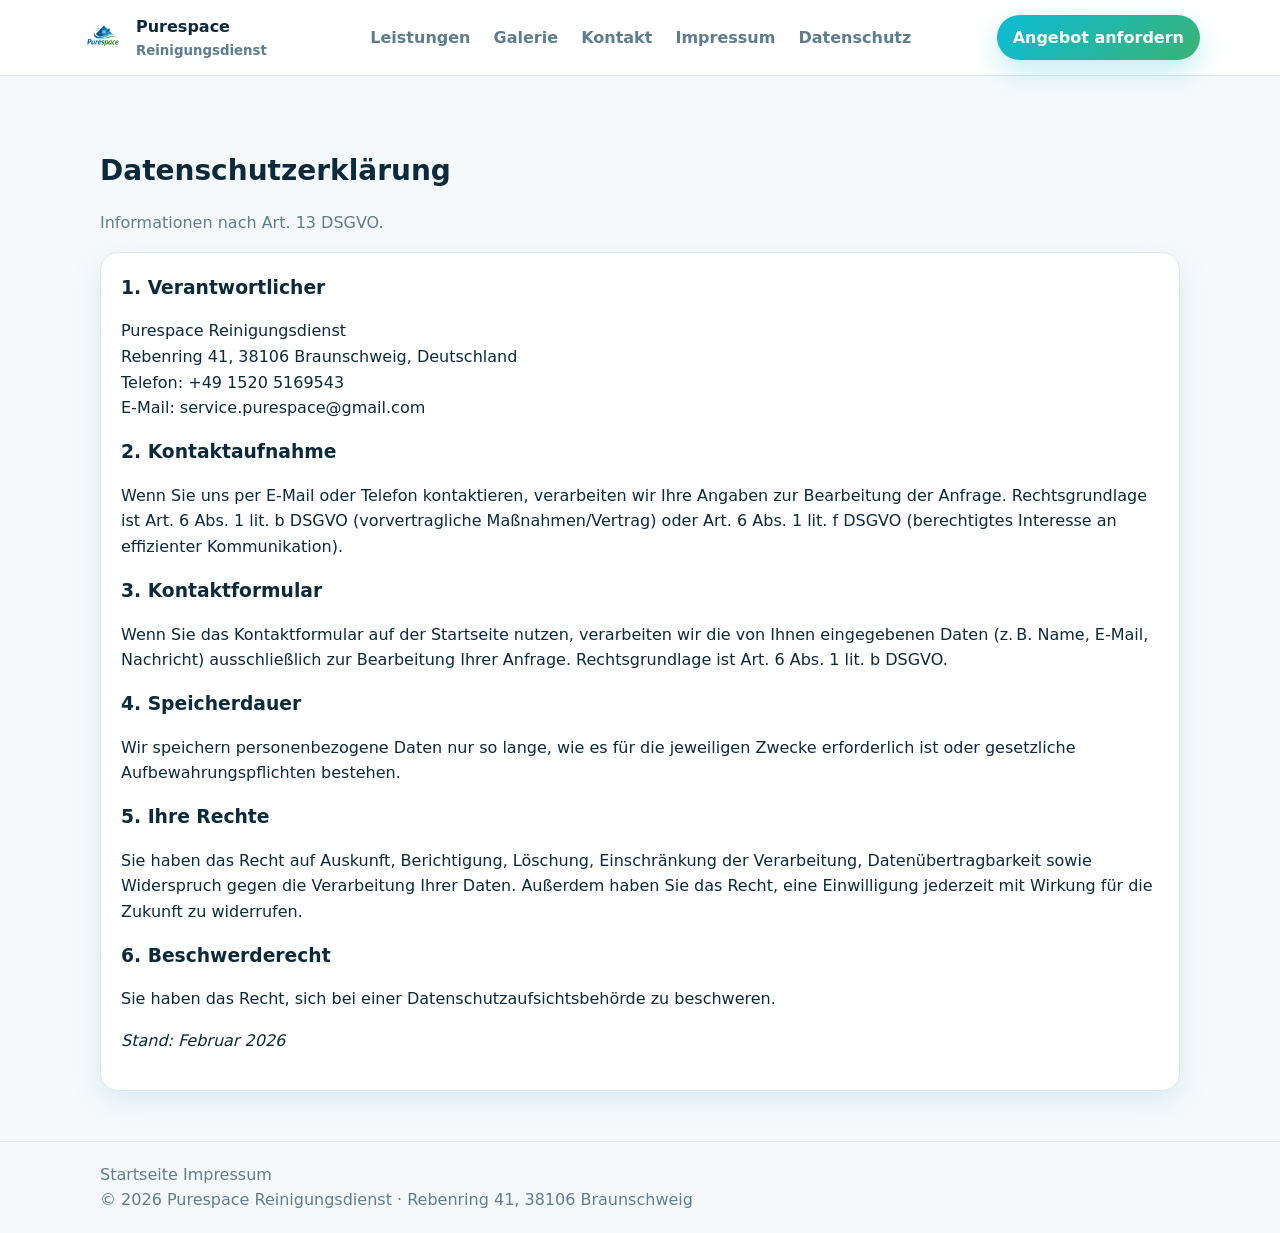
==== datenschutz.html @ 2a5f15ef "initial version of the website" ====
<!doctype html>
<html lang="de">
<head>
  <meta charset="utf-8">
  <meta name="viewport" content="width=device-width, initial-scale=1">
  <title>Datenschutz | Purespace Reinigungsdienst</title>
  <meta name="robots" content="noindex">
  <link rel="stylesheet" href="assets/site.css">
</head>
<body>
<header>
  <div class="wrap nav">
    <a class="brand" href="index.html">
      <img src="assets/logo.jpg" alt="Purespace Logo">
      <div>Purespace<br><small>Reinigungsdienst</small></div>
    </a>
    <nav>
      <a href="index.html#leistungen">Leistungen</a>
      <a href="index.html#galerie">Galerie</a>
      <a href="index.html#kontakt">Kontakt</a>
      <a href="impressum.html">Impressum</a>
      <a href="datenschutz.html">Datenschutz</a>
    </nav>
    <a class="btn primary" href="index.html#kontakt">Angebot anfordern</a>
  </div>
</header>

<main class="wrap">
  <section>
    <div class="sectionHead">
      <h2>Datenschutzerklärung</h2>
      <p>Informationen nach Art. 13 DSGVO.</p>
    </div>

    <div class="card prose">
      <h3>1. Verantwortlicher</h3>
      <p>
        Purespace Reinigungsdienst<br>
        Rebenring 41, 38106 Braunschweig, Deutschland<br>
        Telefon: <a href="tel:+4915205169543">+49 1520 5169543</a><br>
        E-Mail: <a href="mailto:service.purespace@gmail.com">service.purespace@gmail.com</a>
      </p>

      <!-- 
      <h3>2. Hosting</h3>
      <p>
        <em>Bitte ergänzen:</em> Diese Website wird bei <strong>[Hosting-Anbieter eintragen]</strong> gehostet. Beim Aufruf der Website werden durch den Hosting-Anbieter Server-Logfiles verarbeitet (z. B. IP-Adresse, Datum/Uhrzeit, abgerufene Seite, User-Agent), um den Betrieb und die Sicherheit der Website zu gewährleisten.
      </p>
      -->
      <h3>2. Kontaktaufnahme</h3>
      <p>
        Wenn Sie uns per E-Mail oder Telefon kontaktieren, verarbeiten wir Ihre Angaben zur Bearbeitung der Anfrage. Rechtsgrundlage ist Art. 6 Abs. 1 lit. b DSGVO (vorvertragliche Maßnahmen/Vertrag) oder Art. 6 Abs. 1 lit. f DSGVO (berechtigtes Interesse an effizienter Kommunikation).
      </p>

      <h3>3. Kontaktformular</h3>
      <p>
        Wenn Sie das Kontaktformular auf der Startseite nutzen, verarbeiten wir die von Ihnen eingegebenen Daten (z. B. Name, E-Mail, Nachricht) ausschließlich zur Bearbeitung Ihrer Anfrage. Rechtsgrundlage ist Art. 6 Abs. 1 lit. b DSGVO.
      </p>

      <!--
      <h3>5. Cookies & Tracking</h3>
      <p>
        Diese Website setzt keine Analyse- oder Marketing-Cookies ein. Technisch erforderliche Funktionen (z. B. Darstellungs-/Sicherheitsfunktionen) können dennoch erforderlich sein. Für das Speichern/Auslesen von Informationen auf Endgeräten gelten die Regeln des TTDSG/§ 25 (Einwilligungspflicht, außer unbedingt erforderlich).
      </p>
      <h3>6. Empfänger</h3>
      <p>
        Eine Weitergabe Ihrer Daten erfolgt grundsätzlich nur, soweit dies zur Bearbeitung Ihrer Anfrage oder zum Betrieb der Website erforderlich ist (z. B. Hosting-Anbieter). Eine Übermittlung in Drittländer ist nicht beabsichtigt, außer der Hosting-Anbieter setzt Unterauftragnehmer in Drittländern ein (bitte im Abschnitt „Hosting“ konkretisieren).
      </p>
      -->
      
      <h3>4. Speicherdauer</h3>
      <p>
        Wir speichern personenbezogene Daten nur so lange, wie es für die jeweiligen Zwecke erforderlich ist oder gesetzliche Aufbewahrungspflichten bestehen.
      </p>
      
      <h3>5. Ihre Rechte</h3>
      <p>
        Sie haben das Recht auf Auskunft, Berichtigung, Löschung, Einschränkung der Verarbeitung, Datenübertragbarkeit sowie Widerspruch gegen die Verarbeitung Ihrer Daten. Außerdem haben Sie das Recht, eine Einwilligung jederzeit mit Wirkung für die Zukunft zu widerrufen.
      </p>

      <h3>6. Beschwerderecht</h3>
      <p>
        Sie haben das Recht, sich bei einer Datenschutzaufsichtsbehörde zu beschweren.
      </p>

      <p><em>Stand: Februar 2026</em></p>
    </div>
  </section>
</main>

<footer>
  <div class="wrap">
    <div class="footerLinks">
      <a href="index.html">Startseite</a>
      <a href="impressum.html">Impressum</a>
    </div>
    © <span id="year"></span> Purespace Reinigungsdienst · Rebenring 41, 38106 Braunschweig
  </div>
</footer>

<script src="assets/site.js"></script>
</body>
</html>
---- assets/site.css ----
:root{
  --bg:#f6f9fc;
  --card:#ffffff;
  --text:#0b2a3c;
  --muted:#5f7d8f;
  --line:#dbe7ef;

  --brand1:#0bbcd6;  /* aqua */
  --brand2:#3bb273;  /* fresh green */
  --brand3:#0f8fa3;

  --shadow:0 10px 30px rgba(15,143,163,.12);
  --radius:18px;
  --max:1120px;
}

*{box-sizing:border-box}
html{scroll-behavior:smooth}
body{
  margin:0;
  font-family:system-ui,-apple-system,Segoe UI,Roboto,Arial,sans-serif;
  background:var(--bg);
  color:var(--text);
  line-height:1.6;
}
a{text-decoration:none;color:inherit}
.wrap{max-width:var(--max);margin:auto;padding:0 20px}

/* HEADER */
header{
  position:sticky;top:0;z-index:50;
  background:#ffffffee;
  border-bottom:1px solid var(--line);
  backdrop-filter:blur(8px);
}
.nav{
  display:flex;
  justify-content:space-between;
  align-items:center;
  padding:14px 0;
}
.brand{
  display:flex;
  gap:12px;
  align-items:center;
  font-weight:900;
}
.brand img{
  width:44px;height:44px;
  border-radius:12px;
  object-fit:contain;
}
.brand small{display:block;color:var(--muted);font-weight:700}
nav a{margin-left:18px;font-weight:700;color:var(--muted)}
nav a:hover{color:var(--text)}

.btn{
  padding:10px 16px;
  border-radius:999px;
  border:1px solid var(--line);
  background:#fff;
  font-weight:800;
  cursor:pointer;
}
.btn.primary{
  background:linear-gradient(135deg,var(--brand1),var(--brand2));
  color:#fff;
  border:none;
  box-shadow:0 12px 28px rgba(11,188,214,.25);
}

/* HERO */
.hero{
  padding:60px 0 40px;
}
.heroGrid{
  display:grid;
  grid-template-columns:1.1fr .9fr;
  gap:28px;
}
.pill{
  display:inline-flex;
  gap:8px;
  align-items:center;
  background:#e6f7fb;
  padding:8px 14px;
  border-radius:999px;
  font-weight:700;
  color:var(--brand3);
}
.dot{
  width:10px;height:10px;border-radius:50%;
  background:var(--brand2);
}
h1{
  font-size:clamp(34px,4vw,52px);
  line-height:1.1;
  margin:16px 0 12px;
}
.sub{
  color:var(--muted);
  max-width:60ch;
  margin-bottom:20px;
}
.heroActions{display:flex;gap:12px;flex-wrap:wrap}

.heroImage{
  position:relative;
  border-radius:var(--radius);
  overflow:hidden;
  box-shadow:var(--shadow);
}
.heroImage img{
  width:100%;
  height:100%;
  object-fit:cover;
}
.heroImage::after{
  content:"";
  position:absolute;inset:0;
  background:linear-gradient(180deg,rgba(255,255,255,.2),rgba(255,255,255,.9));
}

/* SECTIONS */
section{padding:50px 0}
.sectionHead h2{
  font-size:28px;
  margin-bottom:8px;
}
.sectionHead p{color:var(--muted);max-width:70ch}

/* CARDS */
.grid3{
  display:grid;
  grid-template-columns:repeat(3,1fr);
  gap:20px;
}
.card{
  background:var(--card);
  border:1px solid var(--line);
  border-radius:var(--radius);
  padding:20px;
  box-shadow:var(--shadow);
}
.card h3{margin:0 0 6px}

/* GALLERY */
.gallery{
  display:grid;
  grid-template-columns:2fr 1fr;
  gap:20px;
}
.gallery img{
  width:100%;
  height:100%;
  object-fit:cover;
  border-radius:var(--radius);
}

/* CONTACT */
.contactGrid{
  display:grid;
  grid-template-columns:1fr 1fr;
  gap:20px;
}
label{
  font-weight:700;
  color:var(--muted);
  display:block;
  margin-bottom:6px;
}
input,select,textarea{
  width:100%;
  padding:12px;
  border-radius:14px;
  border:1px solid var(--line);
  margin-bottom:12px;
}
textarea{min-height:110px}

/* FOOTER */
footer{
  border-top:1px solid var(--line);
  padding:20px 0;
  color:var(--muted);
}

/* RESPONSIVE */
@media(max-width:900px){
  .heroGrid,.grid3,.contactGrid,.gallery{grid-template-columns:1fr}
  nav{display:none}
}

.leistungenSection {
  width: 100%;
  position: relative;
  background: url("hero2.jpeg") center center / cover no-repeat;
  color: #fff;
  overflow: hidden;
  padding: 80px 0; /* more breathing space */
  background-attachment: fixed; /* parallax effect */
}

/* overlay for readability */
.leistungenSection::before {
  content: "";
  position: absolute;
  inset: 0;
  background: rgba(11, 42, 60, 0.75); /* dark overlay */
  z-index: 0;
}

/* make content appear above overlay */
.leistungenSection .sectionHead,
.leistungenSection .grid3 {
  position: relative;
  z-index: 1;
}

/* optional: improve card contrast */
.leistungenSection .card {
  background: rgba(255, 255, 255, 0.95);
  color: #0b2a3c;
}

/* contact form */

.contactInfoSection{
  padding: 60px 0;
  text-align: center; /* center all text */
}

.contactInfoCard{
  background: #ffffff;
  border: 1px solid var(--line);
  border-radius: var(--radius);
  padding: 28px;
  box-shadow: var(--shadow);

  /* max-width: 600px; */
  margin: 0 auto; /* centers the card horizontally */
}

.contactInfoCard h3{
  margin-top: 0;
  margin-bottom: 10px;
}

.contactInfoCard p{
  margin-bottom: 14px;
  color: var(--muted);
}

.contactInfoCard a{
  color: var(--brand3);
  font-weight: 800;
}
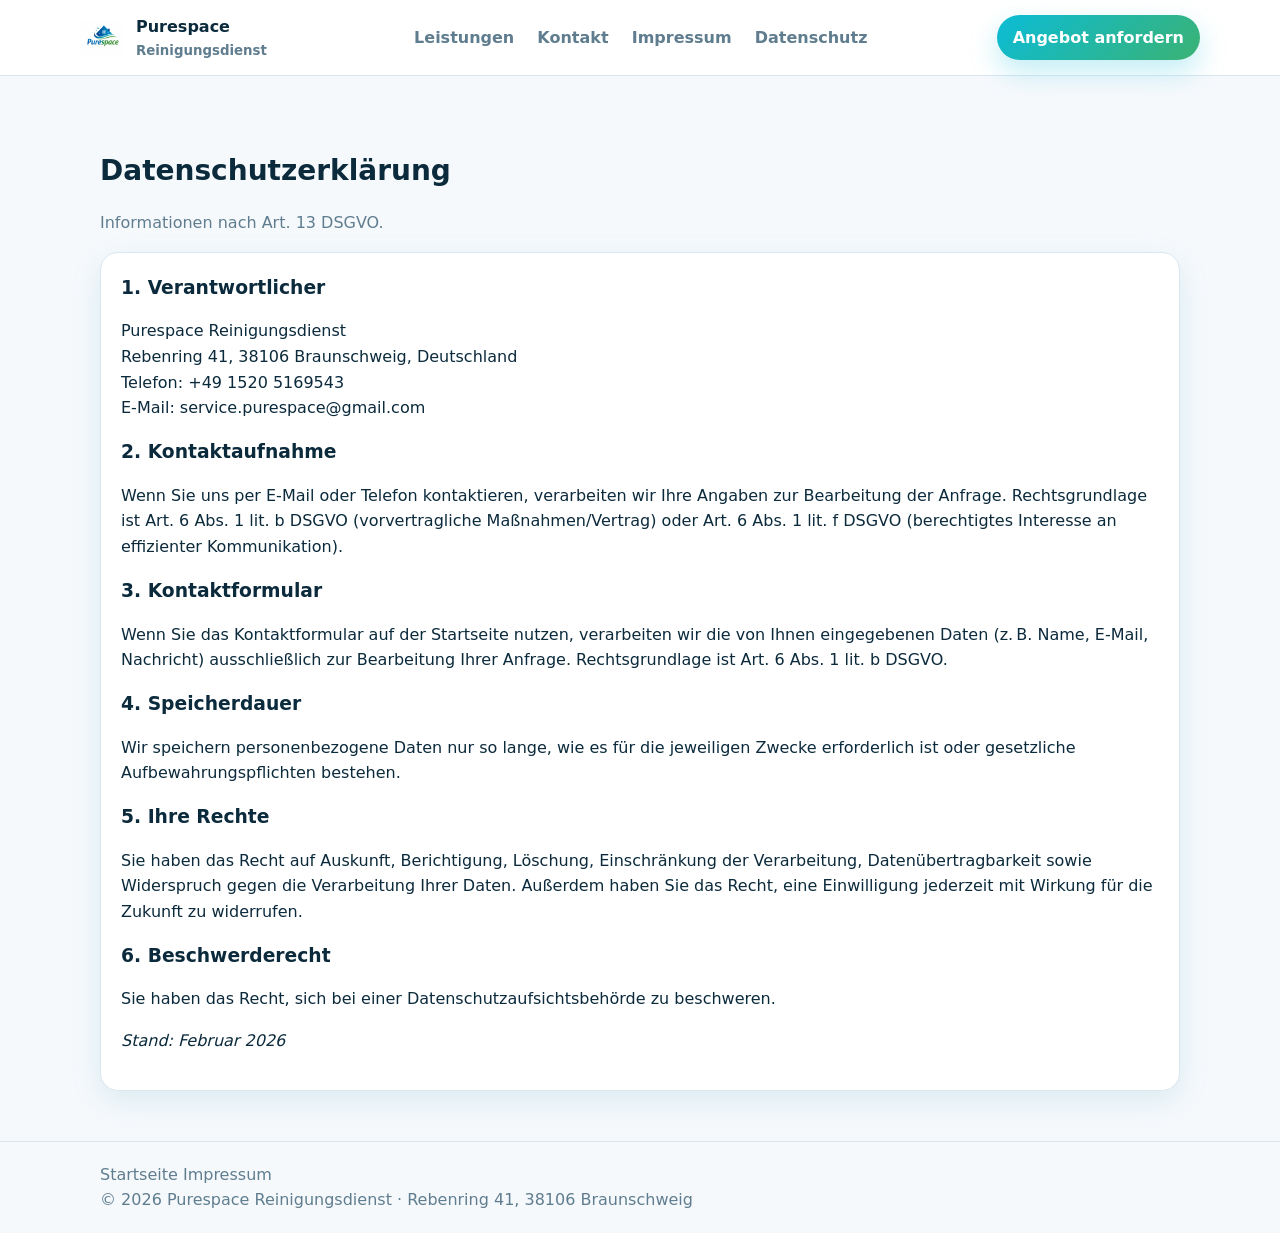
==== commit 47a0b376: "fixed a small bug" ====
--- a/datenschutz.html
+++ b/datenschutz.html
@@ -16,7 +16,6 @@
     </a>
     <nav>
       <a href="index.html#leistungen">Leistungen</a>
-      <a href="index.html#galerie">Galerie</a>
       <a href="index.html#kontakt">Kontakt</a>
       <a href="impressum.html">Impressum</a>
       <a href="datenschutz.html">Datenschutz</a>
